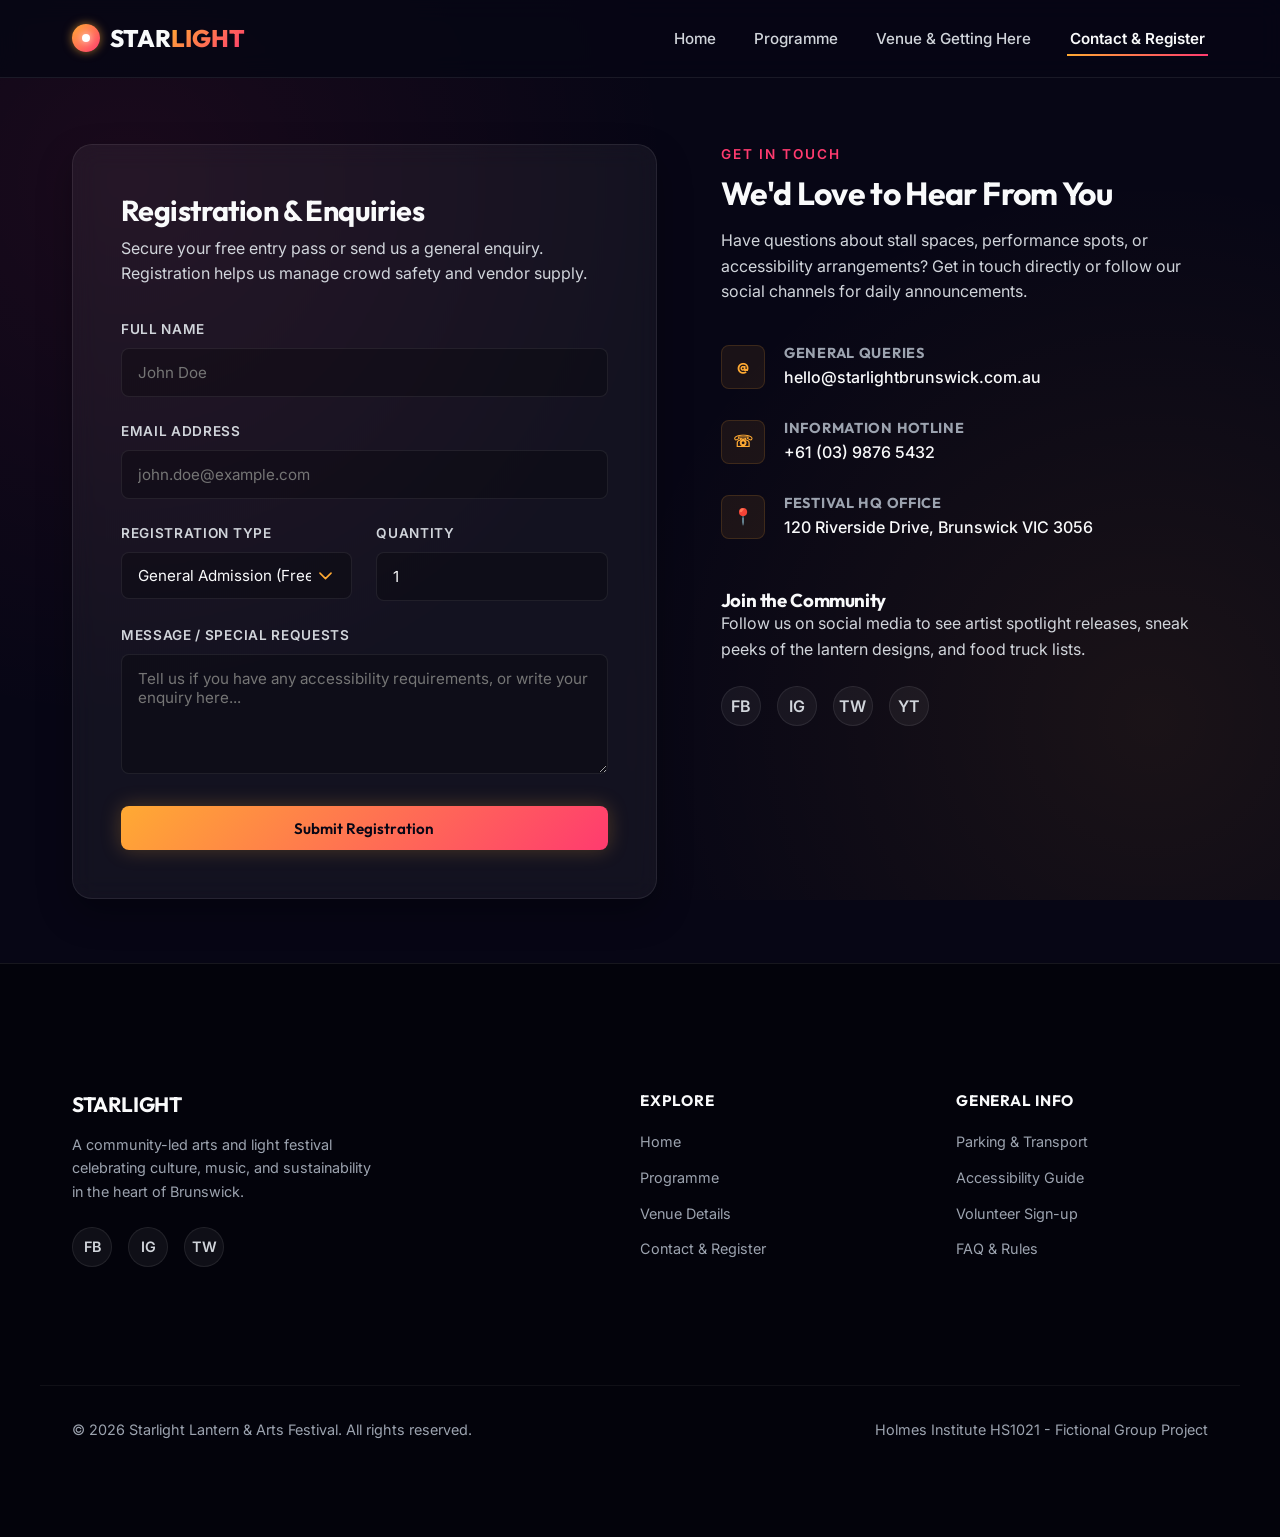
==== Local event/website/contact.html @ dd9832b8 "Add styles and venue page for Starlight Lantern & Arts Festival 2026 - Created a new CSS file for th" ====
<!DOCTYPE html>
<html lang="en">
<head>
  <meta charset="UTF-8">
  <meta name="viewport" content="width=device-width, initial-scale=1.0">
  <meta name="description" content="Get in touch with the Starlight Lantern & Arts Festival team. Register for free tickets, sign up as a food vendor, or volunteer for the 2026 event.">
  <title>Contact & Register | Starlight Lantern & Arts Festival 2026</title>
  <link rel="stylesheet" href="styles.css">
</head>
<body>

  <!-- Navigation Header -->
  <header class="site-header">
    <div class="nav-container">
      <a href="index.html" class="site-logo" id="header-logo">
        <span class="site-logo-icon"></span>
        <span class="logo-text">STAR<span>LIGHT</span></span>
      </a>
      
      <input type="checkbox" id="nav-toggle">
      <label for="nav-toggle" class="nav-toggle-label" id="mobile-menu-btn" aria-label="Toggle Navigation Menu">
        <span></span>
        <span></span>
        <span></span>
      </label>

      <nav class="main-navigation" id="main-nav">
        <ul>
          <li><a href="index.html">Home</a></li>
          <li><a href="programme.html">Programme</a></li>
          <li><a href="venue.html">Venue & Getting Here</a></li>
          <li><a href="contact.html" class="active">Contact & Register</a></li>
        </ul>
      </nav>
    </div>
  </header>

  <!-- Main Website Content -->
  <main class="main-content">
    
    <section class="container" id="contact-section">
      <div class="contact-grid">
        
        <!-- Ticket Registration & Enquiry Form -->
        <div class="contact-card" id="form-container">
          <h2>Registration & Enquiries</h2>
          <p class="form-intro">Secure your free entry pass or send us a general enquiry. Registration helps us manage crowd safety and vendor supply.</p>
          
          <!-- Mock Success Message Alert -->
          <div class="success-msg" id="success-alert" role="alert">
            ✨ Success! Your ticket registration/enquiry has been submitted. Check your inbox for confirmation.
          </div>

          <form action="#success-alert" method="GET" id="registration-form">
            <!-- Full Name field -->
            <div class="form-group">
              <label for="fullname" class="form-label">Full Name</label>
              <input type="text" id="fullname" name="fullname" class="form-control" placeholder="John Doe" required>
            </div>

            <!-- Email field -->
            <div class="form-group">
              <label for="email" class="form-label">Email Address</label>
              <input type="email" id="email" name="email" class="form-control" placeholder="john.doe@example.com" required>
            </div>

            <!-- Row: Ticket Type and Quantity -->
            <div class="form-row">
              <div class="form-group">
                <label for="ticket-type" class="form-label">Registration Type</label>
                <select id="ticket-type" name="ticket_type" class="form-control">
                  <option value="general-free">General Admission (Free)</option>
                  <option value="vip-pass">VIP Pass (Art Dome Access) - $45</option>
                  <option value="volunteer">Volunteer Sign-up</option>
                  <option value="general-enquiry">General Question / Feedback</option>
                </select>
              </div>

              <div class="form-group">
                <label for="ticket-qty" class="form-label">Quantity</label>
                <input type="number" id="ticket-qty" name="ticket_qty" class="form-control" min="1" max="10" value="1">
              </div>
            </div>

            <!-- Message field -->
            <div class="form-group">
              <label for="message" class="form-label">Message / Special Requests</label>
              <textarea id="message" name="message" class="form-control" placeholder="Tell us if you have any accessibility requirements, or write your enquiry here..." required></textarea>
            </div>

            <!-- Submit Button -->
            <button type="submit" class="btn btn-primary" style="width: 100%; border: none;" id="btn-submit">Submit Registration</button>
          </form>
        </div>

        <!-- Contact Information Panel -->
        <div class="contact-info-panel" id="info-panel">
          <span class="section-label">Get In Touch</span>
          <h2>We'd Love to Hear From You</h2>
          <p>Have questions about stall spaces, performance spots, or accessibility arrangements? Get in touch directly or follow our social channels for daily announcements.</p>

          <ul class="info-list">
            <!-- Email -->
            <li>
              <div class="info-item-icon">@</div>
              <div class="info-item-details">
                <h4>General Queries</h4>
                <p>hello@starlightbrunswick.com.au</p>
              </div>
            </li>

            <!-- Phone -->
            <li>
              <div class="info-item-icon">☏</div>
              <div class="info-item-details">
                <h4>Information Hotline</h4>
                <p>+61 (03) 9876 5432</p>
              </div>
            </li>

            <!-- Venue / Address -->
            <li>
              <div class="info-item-icon">📍</div>
              <div class="info-item-details">
                <h4>Festival HQ Office</h4>
                <p>120 Riverside Drive, Brunswick VIC 3056</p>
              </div>
            </li>
          </ul>

          <h3>Join the Community</h3>
          <p style="margin-bottom: 1.5rem;">Follow us on social media to see artist spotlight releases, sneak peeks of the lantern designs, and food truck lists.</p>
          <div class="social-links">
            <a href="#" class="social-btn" aria-label="Facebook">FB</a>
            <a href="#" class="social-btn" aria-label="Instagram">IG</a>
            <a href="#" class="social-btn" aria-label="Twitter">TW</a>
            <a href="#" class="social-btn" aria-label="YouTube">YT</a>
          </div>
        </div>

      </div>
    </section>

  </main>

  <!-- Site Footer -->
  <footer class="site-footer">
    <div class="container footer-grid">
      <div class="footer-brand">
        <h3>STARLIGHT</h3>
        <p>A community-led arts and light festival celebrating culture, music, and sustainability in the heart of Brunswick.</p>
        <div class="social-links">
          <a href="#" class="social-btn" aria-label="Facebook">FB</a>
          <a href="#" class="social-btn" aria-label="Instagram">IG</a>
          <a href="#" class="social-btn" aria-label="Twitter">TW</a>
        </div>
      </div>
      <div class="footer-links-col">
        <h4>Explore</h4>
        <ul>
          <li><a href="index.html">Home</a></li>
          <li><a href="programme.html">Programme</a></li>
          <li><a href="venue.html">Venue Details</a></li>
          <li><a href="contact.html">Contact & Register</a></li>
        </ul>
      </div>
      <div class="footer-links-col">
        <h4>General Info</h4>
        <ul>
          <li><a href="venue.html#getting-here">Parking & Transport</a></li>
          <li><a href="venue.html#getting-here">Accessibility Guide</a></li>
          <li><a href="contact.html">Volunteer Sign-up</a></li>
          <li><a href="#">FAQ & Rules</a></li>
        </ul>
      </div>
    </div>
    <div class="container footer-bottom">
      <p>&copy; 2026 Starlight Lantern & Arts Festival. All rights reserved.</p>
      <p>Holmes Institute HS1021 - Fictional Group Project</p>
    </div>
  </footer>


</body>
</html>
---- Local event/website/styles.css ----
/* 
  Starlight Lantern & Arts Festival - styles.css
  Theme: Dark-mode Glassmorphism with Glowing Accents
*/

@import url('https://fonts.googleapis.com/css2?family=Inter:wght@300;400;500;600&family=Outfit:wght@400;600;700;800&display=swap');

/* Color Variables and Tokens */
:root {
  --bg-dark: #070615;
  --bg-dark-rgb: 7, 6, 21;
  --bg-card: rgba(255, 255, 255, 0.05);
  --bg-card-hover: rgba(255, 255, 255, 0.09);
  --border-color: rgba(255, 255, 255, 0.08);
  --border-hover: rgba(255, 255, 255, 0.18);
  --text-primary: #f9fafb;
  --text-secondary: #d1d5db;
  --text-muted: #9ca3af;
  --primary: #ffaa33; /* Glowing gold-orange */
  --primary-rgb: 255, 170, 51;
  --secondary: #ff3b6f; /* Lantern pink-red */
  --secondary-rgb: 255, 59, 111;
  --accent-teal: #00f2fe; /* Electric blue-teal */
  --font-heading: 'Outfit', -apple-system, BlinkMacSystemFont, "Segoe UI", Roboto, sans-serif;
  --font-body: 'Inter', -apple-system, BlinkMacSystemFont, "Segoe UI", Roboto, sans-serif;
  --transition-smooth: all 0.3s cubic-bezier(0.4, 0, 0.2, 1);
  --transition-fast: all 0.15s ease;
  --shadow-glow: 0 0 20px rgba(255, 170, 51, 0.25);
  --shadow-glow-pink: 0 0 20px rgba(255, 59, 111, 0.25);
  --max-width: 1200px;
}

/* Reset and Base Styles */
* {
  box-sizing: border-box;
  margin: 0;
  padding: 0;
}

html {
  scroll-behavior: smooth;
}

body {
  background-color: var(--bg-dark);
  color: var(--text-primary);
  font-family: var(--font-body);
  line-height: 1.6;
  overflow-x: hidden;
  background-image: 
    radial-gradient(circle at 10% 20%, rgba(255, 59, 111, 0.08) 0%, transparent 40%),
    radial-gradient(circle at 90% 80%, rgba(255, 170, 51, 0.08) 0%, transparent 40%);
  background-attachment: fixed;
}

/* Typography */
h1, h2, h3, h4, h5, h6 {
  font-family: var(--font-heading);
  font-weight: 700;
  letter-spacing: -0.02em;
  line-height: 1.2;
}

a {
  color: inherit;
  text-decoration: none;
  transition: var(--transition-fast);
}

img {
  max-width: 100%;
  height: auto;
  display: block;
  border-radius: 12px;
}

/* Navigation Header */
.site-header {
  position: fixed;
  top: 0;
  left: 0;
  width: 100%;
  z-index: 1000;
  background-color: rgba(7, 6, 21, 0.85);
  backdrop-filter: blur(12px);
  -webkit-backdrop-filter: blur(12px);
  border-bottom: 1px solid var(--border-color);
  transition: var(--transition-smooth);
}

.nav-container {
  max-width: var(--max-width);
  margin: 0 auto;
  padding: 1.2rem 2rem;
  display: flex;
  justify-content: space-between;
  align-items: center;
}

.site-logo {
  font-family: var(--font-heading);
  font-size: 1.5rem;
  font-weight: 800;
  color: var(--text-primary);
  display: flex;
  align-items: center;
  gap: 0.6rem;
}

.site-logo-icon {
  width: 28px;
  height: 28px;
  background: linear-gradient(135deg, var(--primary), var(--secondary));
  border-radius: 50%;
  display: inline-block;
  box-shadow: 0 0 10px rgba(255, 170, 51, 0.6);
  position: relative;
}

.site-logo-icon::after {
  content: '';
  position: absolute;
  top: 50%;
  left: 50%;
  width: 8px;
  height: 8px;
  background-color: #fff;
  border-radius: 50%;
  transform: translate(-50%, -50%);
  box-shadow: 0 0 8px #fff;
}

.logo-text span {
  background: linear-gradient(135deg, var(--primary), var(--secondary));
  -webkit-background-clip: text;
  -webkit-text-fill-color: transparent;
}

.main-navigation ul {
  display: flex;
  list-style: none;
  gap: 2rem;
}

.main-navigation a {
  font-size: 0.95rem;
  font-weight: 500;
  color: var(--text-secondary);
  padding: 0.5rem 0.2rem;
  position: relative;
}

.main-navigation a:hover {
  color: var(--primary);
}

.main-navigation a::after {
  content: '';
  position: absolute;
  bottom: 0;
  left: 0;
  width: 0;
  height: 2px;
  background: linear-gradient(90deg, var(--primary), var(--secondary));
  transition: var(--transition-smooth);
}

.main-navigation a:hover::after,
.main-navigation a.active::after {
  width: 100%;
}

.main-navigation a.active {
  color: var(--text-primary);
  font-weight: 600;
}

/* Mobile Nav Toggle via CSS Hack (W3C compliant & no JS needed for open state) */
.nav-toggle-label {
  display: none;
  cursor: pointer;
  flex-direction: column;
  gap: 6px;
  z-index: 1001;
}

.nav-toggle-label span {
  display: block;
  width: 25px;
  height: 2px;
  background-color: var(--text-primary);
  transition: var(--transition-smooth);
}

#nav-toggle {
  display: none;
}

/* Layout Main wrapper */
.main-content {
  padding-top: 5rem; /* Offsets the sticky navbar */
  min-height: calc(100vh - 12rem);
}

/* Container Utility */
.container {
  max-width: var(--max-width);
  margin: 0 auto;
  padding: 4rem 2rem;
}

/* Buttons */
.btn {
  display: inline-flex;
  align-items: center;
  justify-content: center;
  padding: 0.8rem 1.8rem;
  border-radius: 8px;
  font-weight: 600;
  font-size: 0.95rem;
  cursor: pointer;
  transition: var(--transition-smooth);
  border: 1px solid transparent;
  font-family: var(--font-heading);
}

.btn-primary {
  background: linear-gradient(135deg, var(--primary), var(--secondary));
  color: #070615;
  box-shadow: var(--shadow-glow);
}

.btn-primary:hover {
  transform: translateY(-2px);
  box-shadow: 0 0 28px rgba(255, 170, 51, 0.45);
}

.btn-secondary {
  background-color: var(--bg-card);
  border: 1px solid var(--border-color);
  color: var(--text-primary);
  backdrop-filter: blur(8px);
}

.btn-secondary:hover {
  background-color: var(--bg-card-hover);
  border-color: var(--border-hover);
  transform: translateY(-2px);
}

/* Hero Section */
.hero-section {
  position: relative;
  overflow: hidden;
  padding: 7rem 0 5rem 0;
  background-size: cover;
  background-position: center;
  background-repeat: no-repeat;
  text-align: center;
  display: flex;
  align-items: center;
  justify-content: center;
  border-bottom: 1px solid var(--border-color);
}

.hero-overlay {
  position: absolute;
  top: 0;
  left: 0;
  width: 100%;
  height: 100%;
  background: linear-gradient(to bottom, rgba(7, 6, 21, 0.7) 0%, rgba(7, 6, 21, 0.95) 100%);
  z-index: 1;
}

.hero-inner {
  position: relative;
  z-index: 2;
  max-width: 800px;
  margin: 0 auto;
  padding: 0 2rem;
}

.hero-tagline {
  font-family: var(--font-heading);
  font-size: 1.1rem;
  font-weight: 600;
  color: var(--primary);
  text-transform: uppercase;
  letter-spacing: 0.2em;
  margin-bottom: 1rem;
  display: inline-block;
  background: rgba(255, 170, 51, 0.1);
  padding: 0.3rem 1rem;
  border-radius: 50px;
  border: 1px solid rgba(255, 170, 51, 0.2);
}

.hero-title {
  font-size: 3.5rem;
  font-weight: 800;
  margin-bottom: 1.5rem;
  background: linear-gradient(135deg, #fff 40%, var(--text-secondary) 100%);
  -webkit-background-clip: text;
  -webkit-text-fill-color: transparent;
}

.hero-desc {
  font-size: 1.15rem;
  color: var(--text-secondary);
  margin-bottom: 2.5rem;
  max-width: 650px;
  margin-left: auto;
  margin-right: auto;
}

.hero-ctas {
  display: flex;
  justify-content: center;
  gap: 1.2rem;
}

/* Info Banner / Countdown */
.info-banner {
  background: linear-gradient(135deg, rgba(255, 170, 51, 0.1), rgba(255, 59, 111, 0.1));
  border: 1px solid var(--border-color);
  border-radius: 16px;
  padding: 2.5rem;
  margin-top: -3rem;
  position: relative;
  z-index: 10;
  backdrop-filter: blur(16px);
  -webkit-backdrop-filter: blur(16px);
  display: flex;
  justify-content: space-between;
  align-items: center;
  flex-wrap: wrap;
  gap: 2rem;
}

.info-details {
  flex: 1 1 300px;
}

.info-details h3 {
  font-size: 1.6rem;
  margin-bottom: 0.5rem;
  color: var(--text-primary);
}

.info-details p {
  color: var(--text-secondary);
  display: flex;
  gap: 1.5rem;
  flex-wrap: wrap;
}

.info-details span strong {
  color: var(--primary);
}

.countdown-timer {
  display: flex;
  gap: 1rem;
}

.timer-box {
  background: rgba(0, 0, 0, 0.3);
  border: 1px solid var(--border-color);
  border-radius: 8px;
  padding: 0.8rem;
  min-width: 70px;
  text-align: center;
}

.timer-num {
  display: block;
  font-family: var(--font-heading);
  font-size: 1.8rem;
  font-weight: 700;
  color: var(--primary);
  line-height: 1.2;
}

.timer-label {
  display: block;
  font-size: 0.75rem;
  text-transform: uppercase;
  color: var(--text-muted);
  letter-spacing: 0.05em;
  margin-top: 0.2rem;
}

/* Feature Grid section */
.section-header {
  text-align: center;
  max-width: 600px;
  margin: 0 auto 3.5rem auto;
}

.section-label {
  color: var(--secondary);
  text-transform: uppercase;
  font-size: 0.85rem;
  font-weight: 600;
  letter-spacing: 0.15em;
  margin-bottom: 0.5rem;
  display: block;
}

.section-title {
  font-size: 2.2rem;
  margin-bottom: 1rem;
}

.section-subtitle {
  color: var(--text-secondary);
}

.feature-grid {
  display: grid;
  grid-template-columns: repeat(auto-fit, minmax(320px, 1fr));
  gap: 2rem;
  margin-bottom: 4rem;
}

.feature-card {
  background-color: var(--bg-card);
  border: 1px solid var(--border-color);
  border-radius: 16px;
  overflow: hidden;
  transition: var(--transition-smooth);
  display: flex;
  flex-direction: column;
}

.feature-card:hover {
  transform: translateY(-6px);
  background-color: var(--bg-card-hover);
  border-color: var(--border-hover);
  box-shadow: 0 10px 30px rgba(0, 0, 0, 0.3);
}

.feature-img-wrapper {
  position: relative;
  overflow: hidden;
  aspect-ratio: 16/10;
}

.feature-img-wrapper img {
  width: 100%;
  height: 100%;
  object-fit: cover;
  border-radius: 0;
  transition: var(--transition-smooth);
}

.feature-card:hover .feature-img-wrapper img {
  transform: scale(1.05);
}

.feature-content {
  padding: 1.8rem;
  flex-grow: 1;
  display: flex;
  flex-direction: column;
}

.feature-tag {
  color: var(--primary);
  font-size: 0.8rem;
  font-weight: 600;
  text-transform: uppercase;
  letter-spacing: 0.1em;
  margin-bottom: 0.6rem;
}

.feature-card h3 {
  font-size: 1.4rem;
  margin-bottom: 0.8rem;
  color: var(--text-primary);
}

.feature-card p {
  color: var(--text-secondary);
  font-size: 0.95rem;
  margin-bottom: 1.5rem;
  flex-grow: 1;
}

.feature-link {
  color: var(--primary);
  font-weight: 600;
  font-size: 0.9rem;
  display: inline-flex;
  align-items: center;
  gap: 0.4rem;
}

.feature-link::after {
  content: '→';
  transition: var(--transition-fast);
}

.feature-card:hover .feature-link::after {
  transform: translateX(4px);
}

/* About Snippet Section */
.about-section {
  display: grid;
  grid-template-columns: 1fr 1fr;
  gap: 4rem;
  align-items: center;
  background-color: rgba(255, 255, 255, 0.02);
  border: 1px solid var(--border-color);
  border-radius: 20px;
  padding: 3.5rem;
}

.about-text h2 {
  font-size: 2rem;
  margin-bottom: 1.2rem;
}

.about-text p {
  color: var(--text-secondary);
  margin-bottom: 1.2rem;
}

.about-highlights {
  display: grid;
  grid-template-columns: 1fr 1fr;
  gap: 1.5rem;
  margin-top: 2rem;
}

.highlight-box {
  background-color: var(--bg-card);
  border: 1px solid var(--border-color);
  padding: 1.2rem;
  border-radius: 12px;
}

.highlight-box h4 {
  color: var(--primary);
  font-size: 1.1rem;
  margin-bottom: 0.4rem;
}

.highlight-box p {
  font-size: 0.85rem;
  color: var(--text-muted);
  margin-bottom: 0;
}

.about-visual {
  position: relative;
}

.about-visual img {
  box-shadow: var(--shadow-glow-pink);
}

/* Programme / Schedule Page Specific Styles */
.filter-tabs {
  display: flex;
  justify-content: center;
  gap: 1rem;
  margin-bottom: 2.5rem;
  flex-wrap: wrap;
}

.filter-btn {
  background-color: var(--bg-card);
  border: 1px solid var(--border-color);
  color: var(--text-secondary);
  padding: 0.6rem 1.4rem;
  border-radius: 50px;
  cursor: pointer;
  font-family: var(--font-heading);
  font-weight: 500;
  transition: var(--transition-smooth);
}

.filter-btn:hover {
  background-color: var(--bg-card-hover);
  border-color: var(--border-hover);
}

.filter-btn.active,
#filter-all:checked ~ #filters-container .filter-btn-all,
#filter-main:checked ~ #filters-container .filter-btn-main,
#filter-dome:checked ~ #filters-container .filter-btn-dome,
#filter-trail:checked ~ #filters-container .filter-btn-trail {
  background: linear-gradient(135deg, var(--primary), var(--secondary));
  color: #070615;
  border-color: transparent;
  font-weight: 600;
  box-shadow: var(--shadow-glow);
}

#filter-main:checked ~ #schedule-table-wrapper .event-row:not([data-stage="main"]),
#filter-dome:checked ~ #schedule-table-wrapper .event-row:not([data-stage="dome"]),
#filter-trail:checked ~ #schedule-table-wrapper .event-row:not([data-stage="trail"]) {
  display: none;
}


/* Timetable styling */
.timetable-container {
  overflow-x: auto;
  background-color: var(--bg-card);
  border: 1px solid var(--border-color);
  border-radius: 16px;
  box-shadow: 0 10px 30px rgba(0, 0, 0, 0.2);
  margin-bottom: 3rem;
  backdrop-filter: blur(12px);
}

.timetable {
  width: 100%;
  border-collapse: collapse;
  text-align: left;
  min-width: 650px;
}

.timetable th {
  background-color: rgba(255, 255, 255, 0.03);
  color: var(--text-primary);
  font-family: var(--font-heading);
  font-weight: 600;
  padding: 1.2rem 1.8rem;
  border-bottom: 2px solid var(--border-color);
  font-size: 0.95rem;
  letter-spacing: 0.05em;
  text-transform: uppercase;
}

.timetable td {
  padding: 1.2rem 1.8rem;
  border-bottom: 1px solid var(--border-color);
  color: var(--text-secondary);
  font-size: 0.95rem;
  vertical-align: middle;
  transition: var(--transition-fast);
}

.timetable tr:last-child td {
  border-bottom: none;
}

.timetable tr:hover td {
  background-color: rgba(255, 255, 255, 0.02);
  color: var(--text-primary);
}

.time-slot {
  font-family: var(--font-heading);
  font-weight: 600;
  color: var(--primary);
  white-space: nowrap;
}

.event-title {
  font-weight: 600;
  color: var(--text-primary);
  display: block;
}

.event-speaker {
  font-size: 0.85rem;
  color: var(--text-muted);
}

.location-badge {
  display: inline-block;
  padding: 0.25rem 0.75rem;
  border-radius: 50px;
  font-size: 0.8rem;
  font-weight: 600;
  border: 1px solid currentColor;
}

.badge-main {
  color: var(--primary);
  background: rgba(255, 170, 51, 0.08);
}

.badge-dome {
  color: var(--secondary);
  background: rgba(255, 59, 111, 0.08);
}

.badge-trail {
  color: var(--accent-teal);
  background: rgba(0, 242, 254, 0.08);
}

.timetable-notes {
  text-align: center;
  color: var(--text-muted);
  font-size: 0.9rem;
}

/* Venue Page Specific Styles */
.venue-grid {
  display: grid;
  grid-template-columns: 1fr 1.2fr;
  gap: 3.5rem;
  margin-bottom: 4rem;
  align-items: start;
}

.venue-info h2 {
  font-size: 2.2rem;
  margin-bottom: 1.5rem;
}

.venue-info p {
  color: var(--text-secondary);
  margin-bottom: 1.5rem;
}

.venue-meta {
  margin: 2rem 0;
  list-style: none;
}

.venue-meta li {
  margin-bottom: 1rem;
  display: flex;
  gap: 1rem;
}

.venue-meta strong {
  color: var(--primary);
  min-width: 100px;
  display: inline-block;
}

.map-container {
  background-color: var(--bg-card);
  border: 1px solid var(--border-color);
  border-radius: 16px;
  padding: 1.5rem;
  box-shadow: 0 10px 30px rgba(0, 0, 0, 0.3);
  backdrop-filter: blur(12px);
}

.map-placeholder {
  width: 100%;
  aspect-ratio: 16/10;
  border-radius: 8px;
  overflow: hidden;
  position: relative;
  border: 1px solid var(--border-color);
}

/* Styled map graphic via standard SVG inside html or stylish dark background placeholder */
.mock-map {
  width: 100%;
  height: 100%;
  background: #0f1025;
  display: flex;
  align-items: center;
  justify-content: center;
  position: relative;
  background-image: radial-gradient(rgba(255, 255, 255, 0.15) 1px, transparent 0);
  background-size: 20px 20px;
}

.map-pin {
  position: absolute;
  top: 45%;
  left: 50%;
  transform: translate(-50%, -50%);
  text-align: center;
  z-index: 5;
}

.pin-glow {
  width: 18px;
  height: 18px;
  background-color: var(--secondary);
  border-radius: 50%;
  display: block;
  margin: 0 auto;
  box-shadow: 0 0 15px var(--secondary), 0 0 30px var(--secondary);
  animation: pulse 2s infinite;
}

@keyframes pulse {
  0% { transform: scale(0.9); opacity: 0.9; }
  50% { transform: scale(1.2); opacity: 1; box-shadow: 0 0 25px var(--secondary); }
  100% { transform: scale(0.9); opacity: 0.9; }
}

.pin-label {
  background-color: #070615;
  color: #fff;
  border: 1px solid var(--border-color);
  padding: 0.3rem 0.8rem;
  border-radius: 4px;
  font-size: 0.75rem;
  font-weight: 600;
  white-space: nowrap;
  display: block;
  margin-top: 0.5rem;
  box-shadow: 0 4px 10px rgba(0,0,0,0.5);
}

.getting-here {
  margin-top: 4rem;
}

.transport-grid {
  display: grid;
  grid-template-columns: repeat(auto-fit, minmax(250px, 1fr));
  gap: 2rem;
}

.transport-card {
  background-color: var(--bg-card);
  border: 1px solid var(--border-color);
  padding: 2rem;
  border-radius: 16px;
  transition: var(--transition-smooth);
}

.transport-card:hover {
  border-color: var(--border-hover);
  background-color: var(--bg-card-hover);
  transform: translateY(-4px);
}

.transport-icon {
  font-size: 2rem;
  color: var(--primary);
  margin-bottom: 1rem;
  display: block;
}

.transport-card h3 {
  font-size: 1.25rem;
  margin-bottom: 0.8rem;
}

.transport-card p {
  font-size: 0.9rem;
  color: var(--text-secondary);
}

/* Contact Page Specific Styles */
.contact-grid {
  display: grid;
  grid-template-columns: 1.2fr 1fr;
  gap: 4rem;
  align-items: start;
}

.contact-card {
  background-color: var(--bg-card);
  border: 1px solid var(--border-color);
  border-radius: 20px;
  padding: 3rem;
  backdrop-filter: blur(12px);
  box-shadow: 0 15px 35px rgba(0,0,0,0.3);
}

.contact-card h2 {
  font-size: 1.8rem;
  margin-bottom: 0.5rem;
}

.contact-card .form-intro {
  color: var(--text-secondary);
  margin-bottom: 2rem;
}

.contact-info-panel h2 {
  font-size: 2rem;
  margin-bottom: 1rem;
}

.contact-info-panel p {
  color: var(--text-secondary);
  margin-bottom: 2.5rem;
}

.info-list {
  list-style: none;
  margin-bottom: 3rem;
}

.info-list li {
  display: flex;
  align-items: flex-start;
  gap: 1.2rem;
  margin-bottom: 1.8rem;
}

.info-item-icon {
  width: 44px;
  height: 44px;
  background-color: rgba(255, 170, 51, 0.08);
  border-radius: 8px;
  display: flex;
  align-items: center;
  justify-content: center;
  color: var(--primary);
  font-weight: 700;
  font-family: var(--font-heading);
  flex-shrink: 0;
  border: 1px solid rgba(255, 170, 51, 0.15);
}

.info-item-details h4 {
  font-size: 0.9rem;
  text-transform: uppercase;
  color: var(--text-muted);
  letter-spacing: 0.05em;
  margin-bottom: 0.2rem;
}

.info-item-details p {
  margin-bottom: 0;
  color: var(--text-primary);
  font-weight: 500;
}

.social-links {
  display: flex;
  gap: 1rem;
}

.social-btn {
  width: 40px;
  height: 40px;
  border-radius: 50%;
  background-color: var(--bg-card);
  border: 1px solid var(--border-color);
  display: flex;
  align-items: center;
  justify-content: center;
  color: var(--text-secondary);
  font-weight: 600;
  transition: var(--transition-smooth);
}

.social-btn:hover {
  background-color: var(--primary);
  color: #070615;
  border-color: transparent;
  transform: translateY(-3px);
  box-shadow: var(--shadow-glow);
}

/* Form Styling */
.form-group {
  margin-bottom: 1.5rem;
}

.form-row {
  display: grid;
  grid-template-columns: 1fr 1fr;
  gap: 1.5rem;
}

.form-label {
  display: block;
  font-size: 0.85rem;
  font-weight: 600;
  text-transform: uppercase;
  letter-spacing: 0.05em;
  color: var(--text-secondary);
  margin-bottom: 0.5rem;
}

.form-control {
  width: 100%;
  background-color: rgba(0, 0, 0, 0.25);
  border: 1px solid var(--border-color);
  border-radius: 8px;
  padding: 0.85rem 1rem;
  color: var(--text-primary);
  font-family: var(--font-body);
  font-size: 0.95rem;
  transition: var(--transition-smooth);
}

.form-control:focus {
  outline: none;
  border-color: var(--primary);
  background-color: rgba(0, 0, 0, 0.4);
  box-shadow: 0 0 0 3px rgba(255, 170, 51, 0.15);
}

select.form-control {
  appearance: none;
  background-image: url("data:image/svg+xml,%3Csvg xmlns='http://www.w3.org/2000/svg' fill='none' viewBox='0 0 24 24' stroke='%23ffaa33'%3E%3Cpath stroke-linecap='round' stroke-linejoin='round' stroke-width='2' d='M19 9l-7 7-7-7'%3E%3C/path%3E%3C/svg%3E");
  background-repeat: no-repeat;
  background-position: right 1rem center;
  background-size: 1.2rem;
  padding-right: 2.5rem;
}

textarea.form-control {
  resize: vertical;
  min-height: 120px;
}

/* Form success alert styles */
.success-msg {
  display: none;
  background-color: rgba(16, 185, 129, 0.1);
  border: 1px solid rgba(16, 185, 129, 0.2);
  color: #34d399;
  padding: 1rem;
  border-radius: 8px;
  margin-bottom: 1.5rem;
  font-size: 0.95rem;
  text-align: center;
}

.success-msg:target {
  display: block;
}

/* Footer */
.site-footer {
  background-color: #03030b;
  border-top: 1px solid var(--border-color);
  padding: 4rem 0 2rem 0;
  font-size: 0.9rem;
  color: var(--text-muted);
}

.footer-grid {
  display: grid;
  grid-template-columns: 2fr 1fr 1fr;
  gap: 4rem;
  margin-bottom: 3rem;
}

.footer-brand h3 {
  font-family: var(--font-heading);
  font-size: 1.3rem;
  color: var(--text-primary);
  margin-bottom: 1rem;
}

.footer-brand p {
  margin-bottom: 1.5rem;
  max-width: 300px;
}

.footer-links-col h4 {
  font-family: var(--font-heading);
  font-size: 0.95rem;
  text-transform: uppercase;
  color: var(--text-primary);
  letter-spacing: 0.05em;
  margin-bottom: 1.2rem;
}

.footer-links-col ul {
  list-style: none;
}

.footer-links-col li {
  margin-bottom: 0.8rem;
}

.footer-links-col a:hover {
  color: var(--primary);
  padding-left: 2px;
}

.footer-bottom {
  border-top: 1px solid rgba(255,255,255,0.05);
  padding-top: 2rem;
  display: flex;
  justify-content: space-between;
  align-items: center;
  flex-wrap: wrap;
  gap: 1rem;
}

/* Responsive Styles */
@media (max-width: 992px) {
  .hero-title {
    font-size: 2.8rem;
  }
  
  .about-section {
    grid-template-columns: 1fr;
    gap: 3rem;
    padding: 2.5rem;
  }
  
  .venue-grid {
    grid-template-columns: 1fr;
    gap: 3rem;
  }
  
  .contact-grid {
    grid-template-columns: 1fr;
    gap: 3rem;
  }
  
  .footer-grid {
    grid-template-columns: 1fr 1fr;
    gap: 3rem;
  }
  
  .footer-brand {
    grid-column: span 2;
  }
}

@media (max-width: 768px) {
  .nav-toggle-label {
    display: flex;
  }
  
  .main-navigation {
    position: fixed;
    top: 5rem;
    left: 0;
    width: 100%;
    height: 0;
    background-color: rgba(7, 6, 21, 0.98);
    backdrop-filter: blur(20px);
    overflow: hidden;
    transition: var(--transition-smooth);
    border-bottom: 0 solid var(--border-color);
  }
  
  .main-navigation ul {
    flex-direction: column;
    align-items: center;
    padding: 3rem 0;
    gap: 2rem;
    opacity: 0;
    transform: translateY(-10px);
    transition: var(--transition-smooth);
  }
  
  /* Show Menu on Checkbox toggle */
  #nav-toggle:checked ~ .main-navigation {
    height: calc(100vh - 5rem);
    border-bottom: 1px solid var(--border-color);
  }
  
  #nav-toggle:checked ~ .main-navigation ul {
    opacity: 1;
    transform: translateY(0);
  }
  
  /* Hamburger burger to X */
  #nav-toggle:checked ~ .nav-toggle-label span:nth-child(1) {
    transform: rotate(45deg) translate(5px, 6px);
  }
  
  #nav-toggle:checked ~ .nav-toggle-label span:nth-child(2) {
    opacity: 0;
  }
  
  #nav-toggle:checked ~ .nav-toggle-label span:nth-child(3) {
    transform: rotate(-45deg) translate(5px, -7px);
  }

  .info-banner {
    flex-direction: column;
    text-align: center;
    padding: 2rem;
    margin-top: -2rem;
  }
  
  .info-details p {
    justify-content: center;
  }
  
  .countdown-timer {
    justify-content: center;
  }

  .hero-title {
    font-size: 2.2rem;
  }
  
  .hero-desc {
    font-size: 1rem;
  }
  
  .form-row {
    grid-template-columns: 1fr;
    gap: 0;
  }
  
  .contact-card {
    padding: 2rem;
  }
  
  .footer-grid {
    grid-template-columns: 1fr;
    gap: 2rem;
  }
  
  .footer-brand {
    grid-column: span 1;
  }
  
  .footer-bottom {
    flex-direction: column;
    text-align: center;
  }
}
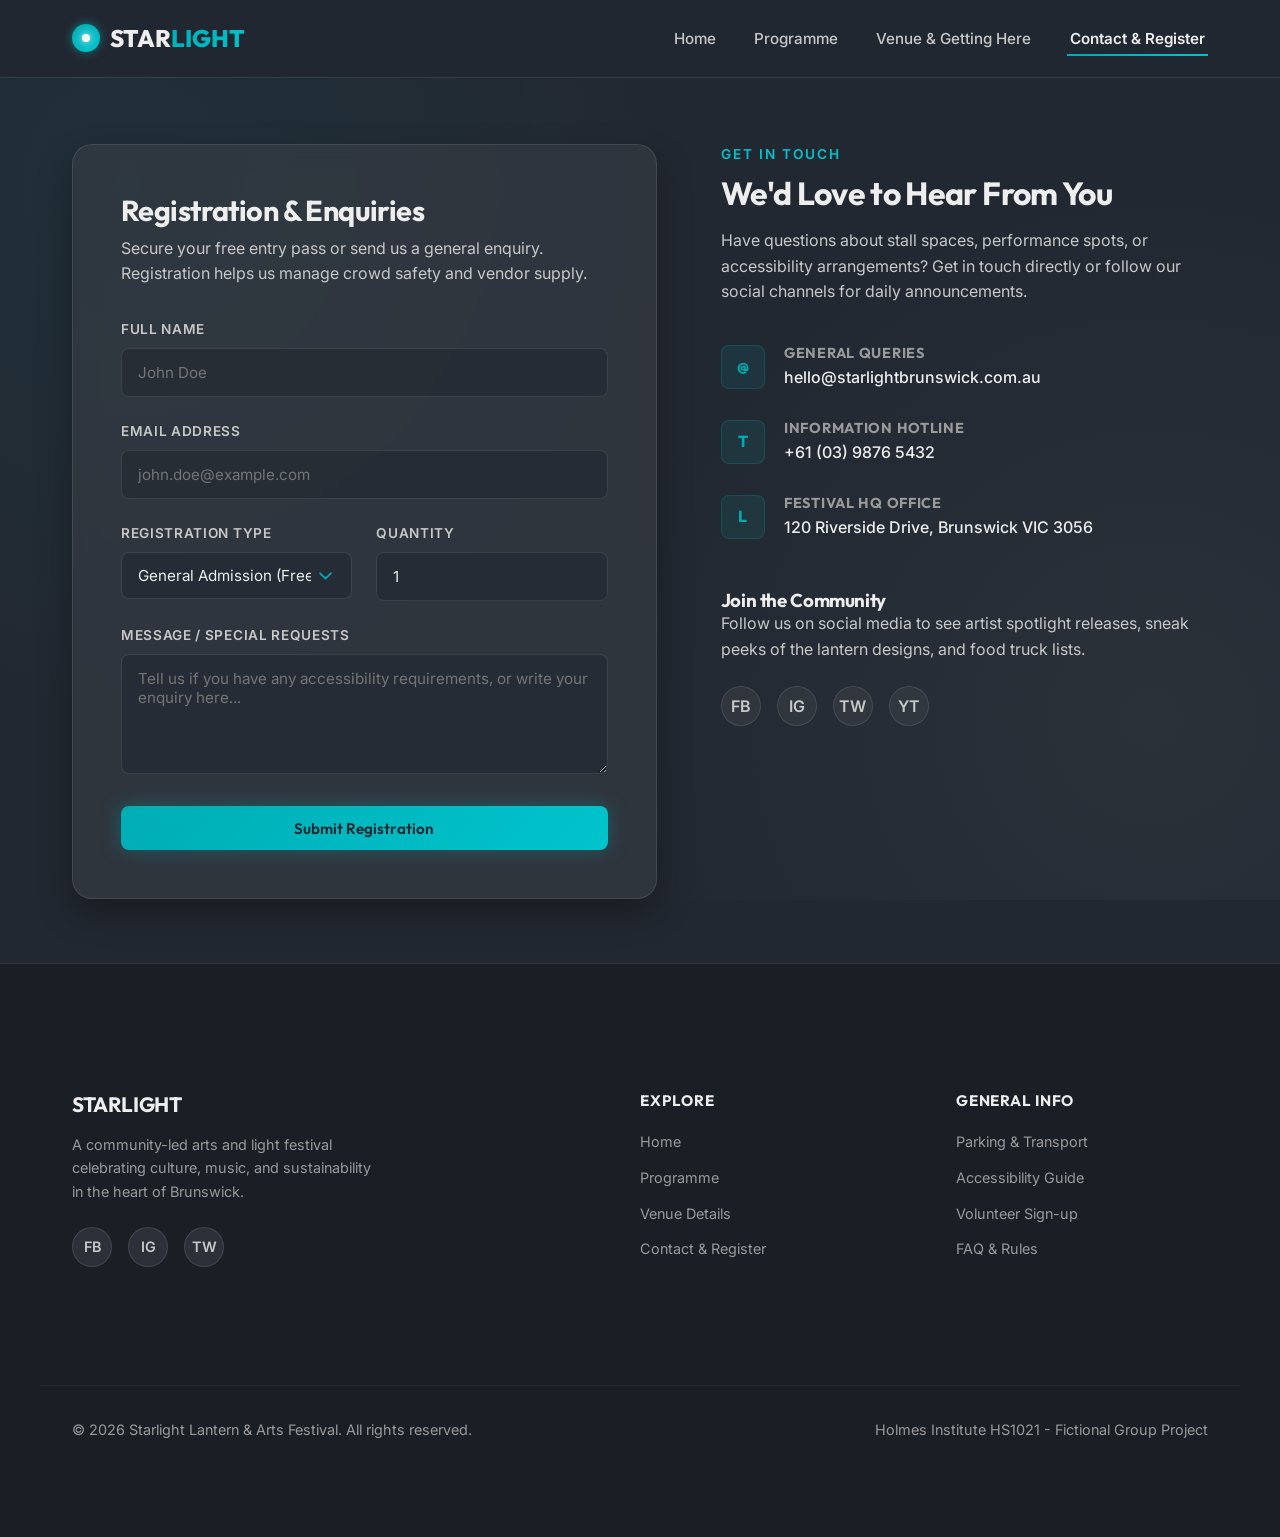
==== commit a1412bfe: "upgrade the site with better theme" ====
--- a/Local event/website/contact.html
+++ b/Local event/website/contact.html
@@ -5,7 +5,7 @@
   <meta name="viewport" content="width=device-width, initial-scale=1.0">
   <meta name="description" content="Get in touch with the Starlight Lantern & Arts Festival team. Register for free tickets, sign up as a food vendor, or volunteer for the 2026 event.">
   <title>Contact & Register | Starlight Lantern & Arts Festival 2026</title>
-  <link rel="stylesheet" href="styles.css">
+  <link rel="stylesheet" href="css/styles.css">
 </head>
 <body>
 
@@ -48,7 +48,7 @@
           
           <!-- Mock Success Message Alert -->
           <div class="success-msg" id="success-alert" role="alert">
-            ✨ Success! Your ticket registration/enquiry has been submitted. Check your inbox for confirmation.
+            Success! Your ticket registration/enquiry has been submitted. Check your inbox for confirmation.
           </div>
 
           <form action="#success-alert" method="GET" id="registration-form">
@@ -111,7 +111,7 @@
 
             <!-- Phone -->
             <li>
-              <div class="info-item-icon">☏</div>
+              <div class="info-item-icon">T</div>
               <div class="info-item-details">
                 <h4>Information Hotline</h4>
                 <p>+61 (03) 9876 5432</p>
@@ -120,7 +120,7 @@
 
             <!-- Venue / Address -->
             <li>
-              <div class="info-item-icon">📍</div>
+              <div class="info-item-icon">L</div>
               <div class="info-item-details">
                 <h4>Festival HQ Office</h4>
                 <p>120 Riverside Drive, Brunswick VIC 3056</p>
--- a/Local event/website/css/styles.css
+++ b/Local event/website/css/styles.css
@@ -0,0 +1,1224 @@
+/* styles.css - Starlight Lantern & Arts Festival */
+
+@import url('https://fonts.googleapis.com/css2?family=Inter:wght@300;400;500;600&family=Outfit:wght@400;600;700;800&display=swap');
+
+/* colours and shared values */
+:root {
+  --bg-dark: #222831;
+  --bg-dark-rgb: 34, 40, 49;
+  --bg-card: rgba(57, 62, 70, 0.6);
+  --bg-card-hover: rgba(57, 62, 70, 0.9);
+  --border-color: rgba(238, 238, 238, 0.1);
+  --border-hover: rgba(0, 173, 181, 0.4);
+  --text-primary: #eeeeee;
+  --text-secondary: #c8c8c8;
+  --text-muted: #9a9a9a;
+  --primary: #00adb5;
+  --primary-rgb: 0, 173, 181;
+  --secondary: #00c4cd;
+  --secondary-rgb: 0, 196, 205;
+  --accent-teal: #00adb5;
+  --font-heading: 'Outfit', -apple-system, BlinkMacSystemFont, "Segoe UI", Roboto, sans-serif;
+  --font-body: 'Inter', -apple-system, BlinkMacSystemFont, "Segoe UI", Roboto, sans-serif;
+  --transition-smooth: all 0.3s cubic-bezier(0.4, 0, 0.2, 1);
+  --transition-fast: all 0.15s ease;
+  --shadow-glow: 0 0 20px rgba(0, 173, 181, 0.35);
+  --shadow-glow-pink: 0 0 20px rgba(0, 173, 181, 0.2);
+  --max-width: 1200px;
+}
+
+/* reset */
+* {
+  box-sizing: border-box;
+  margin: 0;
+  padding: 0;
+}
+
+html {
+  scroll-behavior: smooth;
+}
+
+body {
+  background-color: var(--bg-dark);
+  color: var(--text-primary);
+  font-family: var(--font-body);
+  line-height: 1.6;
+  overflow-x: hidden;
+  background-image: 
+    radial-gradient(circle at 10% 20%, rgba(0, 173, 181, 0.06) 0%, transparent 40%),
+    radial-gradient(circle at 90% 80%, rgba(57, 62, 70, 0.4) 0%, transparent 40%);
+  background-attachment: fixed;
+}
+
+/* headings and text */
+h1, h2, h3, h4, h5, h6 {
+  font-family: var(--font-heading);
+  font-weight: 700;
+  letter-spacing: -0.02em;
+  line-height: 1.2;
+}
+
+a {
+  color: inherit;
+  text-decoration: none;
+  transition: var(--transition-fast);
+}
+
+img {
+  max-width: 100%;
+  height: auto;
+  display: block;
+  border-radius: 12px;
+}
+
+/* nav */
+.site-header {
+  position: fixed;
+  top: 0;
+  left: 0;
+  width: 100%;
+  z-index: 1000;
+  background-color: rgba(34, 40, 49, 0.92);
+  backdrop-filter: blur(12px);
+  -webkit-backdrop-filter: blur(12px);
+  border-bottom: 1px solid var(--border-color);
+  transition: var(--transition-smooth);
+}
+
+.nav-container {
+  max-width: var(--max-width);
+  margin: 0 auto;
+  padding: 1.2rem 2rem;
+  display: flex;
+  justify-content: space-between;
+  align-items: center;
+}
+
+.site-logo {
+  font-family: var(--font-heading);
+  font-size: 1.5rem;
+  font-weight: 800;
+  color: var(--text-primary);
+  display: flex;
+  align-items: center;
+  gap: 0.6rem;
+}
+
+.site-logo-icon {
+  width: 28px;
+  height: 28px;
+  background: linear-gradient(135deg, var(--primary), var(--secondary));
+  border-radius: 50%;
+  display: inline-block;
+  box-shadow: 0 0 10px rgba(0, 173, 181, 0.6);
+  position: relative;
+}
+
+.site-logo-icon::after {
+  content: '';
+  position: absolute;
+  top: 50%;
+  left: 50%;
+  width: 8px;
+  height: 8px;
+  background-color: #fff;
+  border-radius: 50%;
+  transform: translate(-50%, -50%);
+  box-shadow: 0 0 8px #fff;
+}
+
+.logo-text span {
+  background: linear-gradient(135deg, var(--primary), var(--secondary));
+  -webkit-background-clip: text;
+  -webkit-text-fill-color: transparent;
+}
+
+.main-navigation ul {
+  display: flex;
+  list-style: none;
+  gap: 2rem;
+}
+
+.main-navigation a {
+  font-size: 0.95rem;
+  font-weight: 500;
+  color: var(--text-secondary);
+  padding: 0.5rem 0.2rem;
+  position: relative;
+}
+
+.main-navigation a:hover {
+  color: var(--primary);
+}
+
+.main-navigation a::after {
+  content: '';
+  position: absolute;
+  bottom: 0;
+  left: 0;
+  width: 0;
+  height: 2px;
+  background: linear-gradient(90deg, var(--primary), var(--secondary));
+  transition: var(--transition-smooth);
+}
+
+.main-navigation a:hover::after,
+.main-navigation a.active::after {
+  width: 100%;
+}
+
+.main-navigation a.active {
+  color: var(--text-primary);
+  font-weight: 600;
+}
+
+/* mobile menu toggle */
+.nav-toggle-label {
+  display: none;
+  cursor: pointer;
+  flex-direction: column;
+  gap: 6px;
+  z-index: 1001;
+}
+
+.nav-toggle-label span {
+  display: block;
+  width: 25px;
+  height: 2px;
+  background-color: var(--text-primary);
+  transition: var(--transition-smooth);
+}
+
+#nav-toggle {
+  display: none;
+}
+
+/* main content area */
+.main-content {
+  padding-top: 5rem; /* accounts for fixed header */
+  min-height: calc(100vh - 12rem);
+}
+
+/* container */
+.container {
+  max-width: var(--max-width);
+  margin: 0 auto;
+  padding: 4rem 2rem;
+}
+
+/* buttons */
+.btn {
+  display: inline-flex;
+  align-items: center;
+  justify-content: center;
+  padding: 0.8rem 1.8rem;
+  border-radius: 8px;
+  font-weight: 600;
+  font-size: 0.95rem;
+  cursor: pointer;
+  transition: var(--transition-smooth);
+  border: 1px solid transparent;
+  font-family: var(--font-heading);
+}
+
+.btn-primary {
+  background: linear-gradient(135deg, var(--primary), var(--secondary));
+  color: #222831;
+  box-shadow: var(--shadow-glow);
+}
+
+.btn-primary:hover {
+  transform: translateY(-2px);
+  box-shadow: 0 0 28px rgba(0, 173, 181, 0.5);
+}
+
+.btn-secondary {
+  background-color: var(--bg-card);
+  border: 1px solid var(--border-color);
+  color: var(--text-primary);
+  backdrop-filter: blur(8px);
+}
+
+.btn-secondary:hover {
+  background-color: var(--bg-card-hover);
+  border-color: var(--border-hover);
+  transform: translateY(-2px);
+}
+
+/* hero */
+.hero-section {
+  position: relative;
+  overflow: hidden;
+  padding: 7rem 0 5rem 0;
+  background-size: cover;
+  background-position: center;
+  background-repeat: no-repeat;
+  text-align: center;
+  display: flex;
+  align-items: center;
+  justify-content: center;
+  border-bottom: 1px solid var(--border-color);
+}
+
+.hero-overlay {
+  position: absolute;
+  top: 0;
+  left: 0;
+  width: 100%;
+  height: 100%;
+  background: linear-gradient(to bottom, rgba(34, 40, 49, 0.7) 0%, rgba(34, 40, 49, 0.96) 100%);
+  z-index: 1;
+}
+
+.hero-inner {
+  position: relative;
+  z-index: 2;
+  max-width: 800px;
+  margin: 0 auto;
+  padding: 0 2rem;
+}
+
+.hero-tagline {
+  font-family: var(--font-heading);
+  font-size: 1.1rem;
+  font-weight: 600;
+  color: var(--primary);
+  text-transform: uppercase;
+  letter-spacing: 0.2em;
+  margin-bottom: 1rem;
+  display: inline-block;
+  background: rgba(0, 173, 181, 0.1);
+  padding: 0.3rem 1rem;
+  border-radius: 50px;
+  border: 1px solid rgba(0, 173, 181, 0.25);
+}
+
+.hero-title {
+  font-size: 3.5rem;
+  font-weight: 800;
+  margin-bottom: 1.5rem;
+  background: linear-gradient(135deg, #fff 40%, var(--text-secondary) 100%);
+  -webkit-background-clip: text;
+  -webkit-text-fill-color: transparent;
+}
+
+.hero-desc {
+  font-size: 1.15rem;
+  color: var(--text-secondary);
+  margin-bottom: 2.5rem;
+  max-width: 650px;
+  margin-left: auto;
+  margin-right: auto;
+}
+
+.hero-ctas {
+  display: flex;
+  justify-content: center;
+  gap: 1.2rem;
+}
+
+/* info banner and countdown */
+.info-banner {
+  background: linear-gradient(135deg, rgba(0, 173, 181, 0.08), rgba(57, 62, 70, 0.5));
+  border: 1px solid var(--border-color);
+  border-radius: 16px;
+  padding: 2.5rem;
+  margin-top: -3rem;
+  position: relative;
+  z-index: 10;
+  backdrop-filter: blur(16px);
+  -webkit-backdrop-filter: blur(16px);
+  display: flex;
+  justify-content: space-between;
+  align-items: center;
+  flex-wrap: wrap;
+  gap: 2rem;
+}
+
+.info-details {
+  flex: 1 1 300px;
+}
+
+.info-details h3 {
+  font-size: 1.6rem;
+  margin-bottom: 0.5rem;
+  color: var(--text-primary);
+}
+
+.info-details p {
+  color: var(--text-secondary);
+  display: flex;
+  gap: 1.5rem;
+  flex-wrap: wrap;
+}
+
+.info-details span strong {
+  color: var(--primary);
+}
+
+.countdown-timer {
+  display: flex;
+  gap: 1rem;
+}
+
+.timer-box {
+  background: rgba(0, 0, 0, 0.3);
+  border: 1px solid var(--border-color);
+  border-radius: 8px;
+  padding: 0.8rem;
+  min-width: 70px;
+  text-align: center;
+}
+
+.timer-num {
+  display: block;
+  font-family: var(--font-heading);
+  font-size: 1.8rem;
+  font-weight: 700;
+  color: var(--primary);
+  line-height: 1.2;
+}
+
+.timer-label {
+  display: block;
+  font-size: 0.75rem;
+  text-transform: uppercase;
+  color: var(--text-muted);
+  letter-spacing: 0.05em;
+  margin-top: 0.2rem;
+}
+
+/* feature cards */
+.section-header {
+  text-align: center;
+  max-width: 600px;
+  margin: 0 auto 3.5rem auto;
+}
+
+.section-label {
+  color: var(--secondary);
+  text-transform: uppercase;
+  font-size: 0.85rem;
+  font-weight: 600;
+  letter-spacing: 0.15em;
+  margin-bottom: 0.5rem;
+  display: block;
+}
+
+.section-title {
+  font-size: 2.2rem;
+  margin-bottom: 1rem;
+}
+
+.section-subtitle {
+  color: var(--text-secondary);
+}
+
+.feature-grid {
+  display: grid;
+  grid-template-columns: repeat(auto-fit, minmax(320px, 1fr));
+  gap: 2rem;
+  margin-bottom: 4rem;
+}
+
+.feature-card {
+  background-color: var(--bg-card);
+  border: 1px solid var(--border-color);
+  border-radius: 16px;
+  overflow: hidden;
+  transition: var(--transition-smooth);
+  display: flex;
+  flex-direction: column;
+}
+
+.feature-card:hover {
+  transform: translateY(-6px);
+  background-color: var(--bg-card-hover);
+  border-color: var(--border-hover);
+  box-shadow: 0 10px 30px rgba(0, 0, 0, 0.3);
+}
+
+.feature-img-wrapper {
+  position: relative;
+  overflow: hidden;
+  aspect-ratio: 16/10;
+}
+
+.feature-img-wrapper img {
+  width: 100%;
+  height: 100%;
+  object-fit: cover;
+  border-radius: 0;
+  transition: var(--transition-smooth);
+}
+
+.feature-card:hover .feature-img-wrapper img {
+  transform: scale(1.05);
+}
+
+.feature-content {
+  padding: 1.8rem;
+  flex-grow: 1;
+  display: flex;
+  flex-direction: column;
+}
+
+.feature-tag {
+  color: var(--primary);
+  font-size: 0.8rem;
+  font-weight: 600;
+  text-transform: uppercase;
+  letter-spacing: 0.1em;
+  margin-bottom: 0.6rem;
+}
+
+.feature-card h3 {
+  font-size: 1.4rem;
+  margin-bottom: 0.8rem;
+  color: var(--text-primary);
+}
+
+.feature-card p {
+  color: var(--text-secondary);
+  font-size: 0.95rem;
+  margin-bottom: 1.5rem;
+  flex-grow: 1;
+}
+
+.feature-link {
+  color: var(--primary);
+  font-weight: 600;
+  font-size: 0.9rem;
+  display: inline-flex;
+  align-items: center;
+  gap: 0.4rem;
+}
+
+.feature-link::after {
+  content: '→';
+  transition: var(--transition-fast);
+}
+
+.feature-card:hover .feature-link::after {
+  transform: translateX(4px);
+}
+
+/* about section */
+.about-section {
+  display: grid;
+  grid-template-columns: 1fr 1fr;
+  gap: 4rem;
+  align-items: center;
+  background-color: rgba(255, 255, 255, 0.02);
+  border: 1px solid var(--border-color);
+  border-radius: 20px;
+  padding: 3.5rem;
+}
+
+.about-text h2 {
+  font-size: 2rem;
+  margin-bottom: 1.2rem;
+}
+
+.about-text p {
+  color: var(--text-secondary);
+  margin-bottom: 1.2rem;
+}
+
+.about-highlights {
+  display: grid;
+  grid-template-columns: 1fr 1fr;
+  gap: 1.5rem;
+  margin-top: 2rem;
+}
+
+.highlight-box {
+  background-color: var(--bg-card);
+  border: 1px solid var(--border-color);
+  padding: 1.2rem;
+  border-radius: 12px;
+}
+
+.highlight-box h4 {
+  color: var(--primary);
+  font-size: 1.1rem;
+  margin-bottom: 0.4rem;
+}
+
+.highlight-box p {
+  font-size: 0.85rem;
+  color: var(--text-muted);
+  margin-bottom: 0;
+}
+
+.about-visual {
+  position: relative;
+}
+
+.about-visual img {
+  box-shadow: var(--shadow-glow-pink);
+}
+
+/* programme page */
+.filter-tabs {
+  display: flex;
+  justify-content: center;
+  gap: 1rem;
+  margin-bottom: 2.5rem;
+  flex-wrap: wrap;
+}
+
+.filter-btn {
+  background-color: var(--bg-card);
+  border: 1px solid var(--border-color);
+  color: var(--text-secondary);
+  padding: 0.6rem 1.4rem;
+  border-radius: 50px;
+  cursor: pointer;
+  font-family: var(--font-heading);
+  font-weight: 500;
+  transition: var(--transition-smooth);
+}
+
+.filter-btn:hover {
+  background-color: var(--bg-card-hover);
+  border-color: var(--border-hover);
+}
+
+.filter-btn.active,
+#filter-all:checked ~ #filters-container .filter-btn-all,
+#filter-main:checked ~ #filters-container .filter-btn-main,
+#filter-dome:checked ~ #filters-container .filter-btn-dome,
+#filter-trail:checked ~ #filters-container .filter-btn-trail {
+  background: linear-gradient(135deg, var(--primary), var(--secondary));
+  color: #222831;
+  border-color: transparent;
+  font-weight: 600;
+  box-shadow: var(--shadow-glow);
+}
+
+#filter-main:checked ~ #schedule-table-wrapper .event-row:not([data-stage="main"]),
+#filter-dome:checked ~ #schedule-table-wrapper .event-row:not([data-stage="dome"]),
+#filter-trail:checked ~ #schedule-table-wrapper .event-row:not([data-stage="trail"]) {
+  display: none;
+}
+
+
+/* schedule table */
+.timetable-container {
+  overflow-x: auto;
+  background-color: var(--bg-card);
+  border: 1px solid var(--border-color);
+  border-radius: 16px;
+  box-shadow: 0 10px 30px rgba(0, 0, 0, 0.2);
+  margin-bottom: 3rem;
+  backdrop-filter: blur(12px);
+}
+
+.timetable {
+  width: 100%;
+  border-collapse: collapse;
+  text-align: left;
+  min-width: 650px;
+}
+
+.timetable th {
+  background-color: rgba(255, 255, 255, 0.03);
+  color: var(--text-primary);
+  font-family: var(--font-heading);
+  font-weight: 600;
+  padding: 1.2rem 1.8rem;
+  border-bottom: 2px solid var(--border-color);
+  font-size: 0.95rem;
+  letter-spacing: 0.05em;
+  text-transform: uppercase;
+}
+
+.timetable td {
+  padding: 1.2rem 1.8rem;
+  border-bottom: 1px solid var(--border-color);
+  color: var(--text-secondary);
+  font-size: 0.95rem;
+  vertical-align: middle;
+  transition: var(--transition-fast);
+}
+
+.timetable tr:last-child td {
+  border-bottom: none;
+}
+
+.timetable tr:hover td {
+  background-color: rgba(255, 255, 255, 0.02);
+  color: var(--text-primary);
+}
+
+.time-slot {
+  font-family: var(--font-heading);
+  font-weight: 600;
+  color: var(--primary);
+  white-space: nowrap;
+}
+
+.event-title {
+  font-weight: 600;
+  color: var(--text-primary);
+  display: block;
+}
+
+.event-speaker {
+  font-size: 0.85rem;
+  color: var(--text-muted);
+}
+
+.location-badge {
+  display: inline-block;
+  padding: 0.25rem 0.75rem;
+  border-radius: 50px;
+  font-size: 0.8rem;
+  font-weight: 600;
+  border: 1px solid currentColor;
+}
+
+.badge-main {
+  color: var(--primary);
+  background: rgba(0, 173, 181, 0.1);
+}
+
+.badge-dome {
+  color: var(--secondary);
+  background: rgba(0, 196, 205, 0.1);
+}
+
+.badge-trail {
+  color: #eeeeee;
+  background: rgba(238, 238, 238, 0.06);
+}
+
+.timetable-notes {
+  text-align: center;
+  color: var(--text-muted);
+  font-size: 0.9rem;
+}
+
+/* venue page */
+.venue-grid {
+  display: grid;
+  grid-template-columns: 1fr 1.2fr;
+  gap: 3.5rem;
+  margin-bottom: 4rem;
+  align-items: start;
+}
+
+.venue-info h2 {
+  font-size: 2.2rem;
+  margin-bottom: 1.5rem;
+}
+
+.venue-info p {
+  color: var(--text-secondary);
+  margin-bottom: 1.5rem;
+}
+
+.venue-meta {
+  margin: 2rem 0;
+  list-style: none;
+}
+
+.venue-meta li {
+  margin-bottom: 1rem;
+  display: flex;
+  gap: 1rem;
+}
+
+.venue-meta strong {
+  color: var(--primary);
+  min-width: 100px;
+  display: inline-block;
+}
+
+.map-container {
+  background-color: var(--bg-card);
+  border: 1px solid var(--border-color);
+  border-radius: 16px;
+  padding: 1.5rem;
+  box-shadow: 0 10px 30px rgba(0, 0, 0, 0.3);
+  backdrop-filter: blur(12px);
+}
+
+.map-placeholder {
+  width: 100%;
+  aspect-ratio: 16/10;
+  border-radius: 8px;
+  overflow: hidden;
+  position: relative;
+  border: 1px solid var(--border-color);
+}
+
+/* map */
+.mock-map {
+  width: 100%;
+  height: 100%;
+  background: #1a1f26;
+  display: flex;
+  align-items: center;
+  justify-content: center;
+  position: relative;
+  background-image: radial-gradient(rgba(0, 173, 181, 0.12) 1px, transparent 0);
+  background-size: 20px 20px;
+}
+
+.map-pin {
+  position: absolute;
+  top: 45%;
+  left: 50%;
+  transform: translate(-50%, -50%);
+  text-align: center;
+  z-index: 5;
+}
+
+.pin-glow {
+  width: 18px;
+  height: 18px;
+  background-color: var(--secondary);
+  border-radius: 50%;
+  display: block;
+  margin: 0 auto;
+  box-shadow: 0 0 15px var(--secondary), 0 0 30px var(--secondary);
+  animation: pulse 2s infinite;
+}
+
+@keyframes pulse {
+  0% { transform: scale(0.9); opacity: 0.9; }
+  50% { transform: scale(1.2); opacity: 1; box-shadow: 0 0 25px var(--secondary); }
+  100% { transform: scale(0.9); opacity: 0.9; }
+}
+
+.pin-label {
+  background-color: #222831;
+  color: #eeeeee;
+  border: 1px solid var(--border-color);
+  padding: 0.3rem 0.8rem;
+  border-radius: 4px;
+  font-size: 0.75rem;
+  font-weight: 600;
+  white-space: nowrap;
+  display: block;
+  margin-top: 0.5rem;
+  box-shadow: 0 4px 10px rgba(0,0,0,0.5);
+}
+
+.getting-here {
+  margin-top: 4rem;
+}
+
+.transport-grid {
+  display: grid;
+  grid-template-columns: repeat(auto-fit, minmax(250px, 1fr));
+  gap: 2rem;
+}
+
+.transport-card {
+  background-color: var(--bg-card);
+  border: 1px solid var(--border-color);
+  padding: 2rem;
+  border-radius: 16px;
+  transition: var(--transition-smooth);
+}
+
+.transport-card:hover {
+  border-color: var(--border-hover);
+  background-color: var(--bg-card-hover);
+  transform: translateY(-4px);
+}
+
+.transport-icon {
+  display: inline-block;
+  font-family: var(--font-heading);
+  font-size: 0.75rem;
+  font-weight: 700;
+  text-transform: uppercase;
+  letter-spacing: 0.08em;
+  color: var(--primary);
+  background: rgba(0, 173, 181, 0.1);
+  border: 1px solid rgba(0, 173, 181, 0.25);
+  border-radius: 6px;
+  padding: 0.25rem 0.65rem;
+  margin-bottom: 1rem;
+}
+
+.transport-card h3 {
+  font-size: 1.25rem;
+  margin-bottom: 0.8rem;
+}
+
+.transport-card p {
+  font-size: 0.9rem;
+  color: var(--text-secondary);
+}
+
+/* contact page */
+.contact-grid {
+  display: grid;
+  grid-template-columns: 1.2fr 1fr;
+  gap: 4rem;
+  align-items: start;
+}
+
+.contact-card {
+  background-color: var(--bg-card);
+  border: 1px solid var(--border-color);
+  border-radius: 20px;
+  padding: 3rem;
+  backdrop-filter: blur(12px);
+  box-shadow: 0 15px 35px rgba(0,0,0,0.3);
+}
+
+.contact-card h2 {
+  font-size: 1.8rem;
+  margin-bottom: 0.5rem;
+}
+
+.contact-card .form-intro {
+  color: var(--text-secondary);
+  margin-bottom: 2rem;
+}
+
+.contact-info-panel h2 {
+  font-size: 2rem;
+  margin-bottom: 1rem;
+}
+
+.contact-info-panel p {
+  color: var(--text-secondary);
+  margin-bottom: 2.5rem;
+}
+
+.info-list {
+  list-style: none;
+  margin-bottom: 3rem;
+}
+
+.info-list li {
+  display: flex;
+  align-items: flex-start;
+  gap: 1.2rem;
+  margin-bottom: 1.8rem;
+}
+
+.info-item-icon {
+  width: 44px;
+  height: 44px;
+  background-color: rgba(0, 173, 181, 0.1);
+  border-radius: 8px;
+  display: flex;
+  align-items: center;
+  justify-content: center;
+  color: var(--primary);
+  font-weight: 700;
+  font-family: var(--font-heading);
+  flex-shrink: 0;
+  border: 1px solid rgba(0, 173, 181, 0.2);
+}
+
+.info-item-details h4 {
+  font-size: 0.9rem;
+  text-transform: uppercase;
+  color: var(--text-muted);
+  letter-spacing: 0.05em;
+  margin-bottom: 0.2rem;
+}
+
+.info-item-details p {
+  margin-bottom: 0;
+  color: var(--text-primary);
+  font-weight: 500;
+}
+
+.social-links {
+  display: flex;
+  gap: 1rem;
+}
+
+.social-btn {
+  width: 40px;
+  height: 40px;
+  border-radius: 50%;
+  background-color: var(--bg-card);
+  border: 1px solid var(--border-color);
+  display: flex;
+  align-items: center;
+  justify-content: center;
+  color: var(--text-secondary);
+  font-weight: 600;
+  transition: var(--transition-smooth);
+}
+
+.social-btn:hover {
+  background-color: var(--primary);
+  color: #222831;
+  border-color: transparent;
+  transform: translateY(-3px);
+  box-shadow: var(--shadow-glow);
+}
+
+/* form */
+.form-group {
+  margin-bottom: 1.5rem;
+}
+
+.form-row {
+  display: grid;
+  grid-template-columns: 1fr 1fr;
+  gap: 1.5rem;
+}
+
+.form-label {
+  display: block;
+  font-size: 0.85rem;
+  font-weight: 600;
+  text-transform: uppercase;
+  letter-spacing: 0.05em;
+  color: var(--text-secondary);
+  margin-bottom: 0.5rem;
+}
+
+.form-control {
+  width: 100%;
+  background-color: rgba(34, 40, 49, 0.6);
+  border: 1px solid var(--border-color);
+  border-radius: 8px;
+  padding: 0.85rem 1rem;
+  color: var(--text-primary);
+  font-family: var(--font-body);
+  font-size: 0.95rem;
+  transition: var(--transition-smooth);
+}
+
+.form-control:focus {
+  outline: none;
+  border-color: var(--primary);
+  background-color: rgba(34, 40, 49, 0.85);
+  box-shadow: 0 0 0 3px rgba(0, 173, 181, 0.18);
+}
+
+select.form-control {
+  appearance: none;
+  background-image: url("data:image/svg+xml,%3Csvg xmlns='http://www.w3.org/2000/svg' fill='none' viewBox='0 0 24 24' stroke='%2300adb5'%3E%3Cpath stroke-linecap='round' stroke-linejoin='round' stroke-width='2' d='M19 9l-7 7-7-7'%3E%3C/path%3E%3C/svg%3E");
+  background-repeat: no-repeat;
+  background-position: right 1rem center;
+  background-size: 1.2rem;
+  padding-right: 2.5rem;
+}
+
+textarea.form-control {
+  resize: vertical;
+  min-height: 120px;
+}
+
+/* success message */
+.success-msg {
+  display: none;
+  background-color: rgba(16, 185, 129, 0.1);
+  border: 1px solid rgba(16, 185, 129, 0.2);
+  color: #34d399;
+  padding: 1rem;
+  border-radius: 8px;
+  margin-bottom: 1.5rem;
+  font-size: 0.95rem;
+  text-align: center;
+}
+
+.success-msg:target {
+  display: block;
+}
+
+/* footer */
+.site-footer {
+  background-color: #1a1f26;
+  border-top: 1px solid var(--border-color);
+  padding: 4rem 0 2rem 0;
+  font-size: 0.9rem;
+  color: var(--text-muted);
+}
+
+.footer-grid {
+  display: grid;
+  grid-template-columns: 2fr 1fr 1fr;
+  gap: 4rem;
+  margin-bottom: 3rem;
+}
+
+.footer-brand h3 {
+  font-family: var(--font-heading);
+  font-size: 1.3rem;
+  color: var(--text-primary);
+  margin-bottom: 1rem;
+}
+
+.footer-brand p {
+  margin-bottom: 1.5rem;
+  max-width: 300px;
+}
+
+.footer-links-col h4 {
+  font-family: var(--font-heading);
+  font-size: 0.95rem;
+  text-transform: uppercase;
+  color: var(--text-primary);
+  letter-spacing: 0.05em;
+  margin-bottom: 1.2rem;
+}
+
+.footer-links-col ul {
+  list-style: none;
+}
+
+.footer-links-col li {
+  margin-bottom: 0.8rem;
+}
+
+.footer-links-col a:hover {
+  color: var(--primary);
+  padding-left: 2px;
+}
+
+.footer-bottom {
+  border-top: 1px solid rgba(255,255,255,0.05);
+  padding-top: 2rem;
+  display: flex;
+  justify-content: space-between;
+  align-items: center;
+  flex-wrap: wrap;
+  gap: 1rem;
+}
+
+/* responsive */
+@media (max-width: 992px) {
+  .hero-title {
+    font-size: 2.8rem;
+  }
+  
+  .about-section {
+    grid-template-columns: 1fr;
+    gap: 3rem;
+    padding: 2.5rem;
+  }
+  
+  .venue-grid {
+    grid-template-columns: 1fr;
+    gap: 3rem;
+  }
+  
+  .contact-grid {
+    grid-template-columns: 1fr;
+    gap: 3rem;
+  }
+  
+  .footer-grid {
+    grid-template-columns: 1fr 1fr;
+    gap: 3rem;
+  }
+  
+  .footer-brand {
+    grid-column: span 2;
+  }
+}
+
+@media (max-width: 768px) {
+  .nav-toggle-label {
+    display: flex;
+  }
+  
+  .main-navigation {
+    position: fixed;
+    top: 5rem;
+    left: 0;
+    width: 100%;
+    height: 0;
+    background-color: rgba(34, 40, 49, 0.98);
+    backdrop-filter: blur(20px);
+    overflow: hidden;
+    transition: var(--transition-smooth);
+    border-bottom: 0 solid var(--border-color);
+  }
+  
+  .main-navigation ul {
+    flex-direction: column;
+    align-items: center;
+    padding: 3rem 0;
+    gap: 2rem;
+    opacity: 0;
+    transform: translateY(-10px);
+    transition: var(--transition-smooth);
+  }
+  
+  /* open nav */
+  #nav-toggle:checked ~ .main-navigation {
+    height: calc(100vh - 5rem);
+    border-bottom: 1px solid var(--border-color);
+  }
+  
+  #nav-toggle:checked ~ .main-navigation ul {
+    opacity: 1;
+    transform: translateY(0);
+  }
+  
+  /* animate hamburger to X */
+  #nav-toggle:checked ~ .nav-toggle-label span:nth-child(1) {
+    transform: rotate(45deg) translate(5px, 6px);
+  }
+  
+  #nav-toggle:checked ~ .nav-toggle-label span:nth-child(2) {
+    opacity: 0;
+  }
+  
+  #nav-toggle:checked ~ .nav-toggle-label span:nth-child(3) {
+    transform: rotate(-45deg) translate(5px, -7px);
+  }
+
+  .info-banner {
+    flex-direction: column;
+    text-align: center;
+    padding: 2rem;
+    margin-top: -2rem;
+  }
+  
+  .info-details p {
+    justify-content: center;
+  }
+  
+  .countdown-timer {
+    justify-content: center;
+  }
+
+  .hero-title {
+    font-size: 2.2rem;
+  }
+  
+  .hero-desc {
+    font-size: 1rem;
+  }
+  
+  .form-row {
+    grid-template-columns: 1fr;
+    gap: 0;
+  }
+  
+  .contact-card {
+    padding: 2rem;
+  }
+  
+  .footer-grid {
+    grid-template-columns: 1fr;
+    gap: 2rem;
+  }
+  
+  .footer-brand {
+    grid-column: span 1;
+  }
+  
+  .footer-bottom {
+    flex-direction: column;
+    text-align: center;
+  }
+}
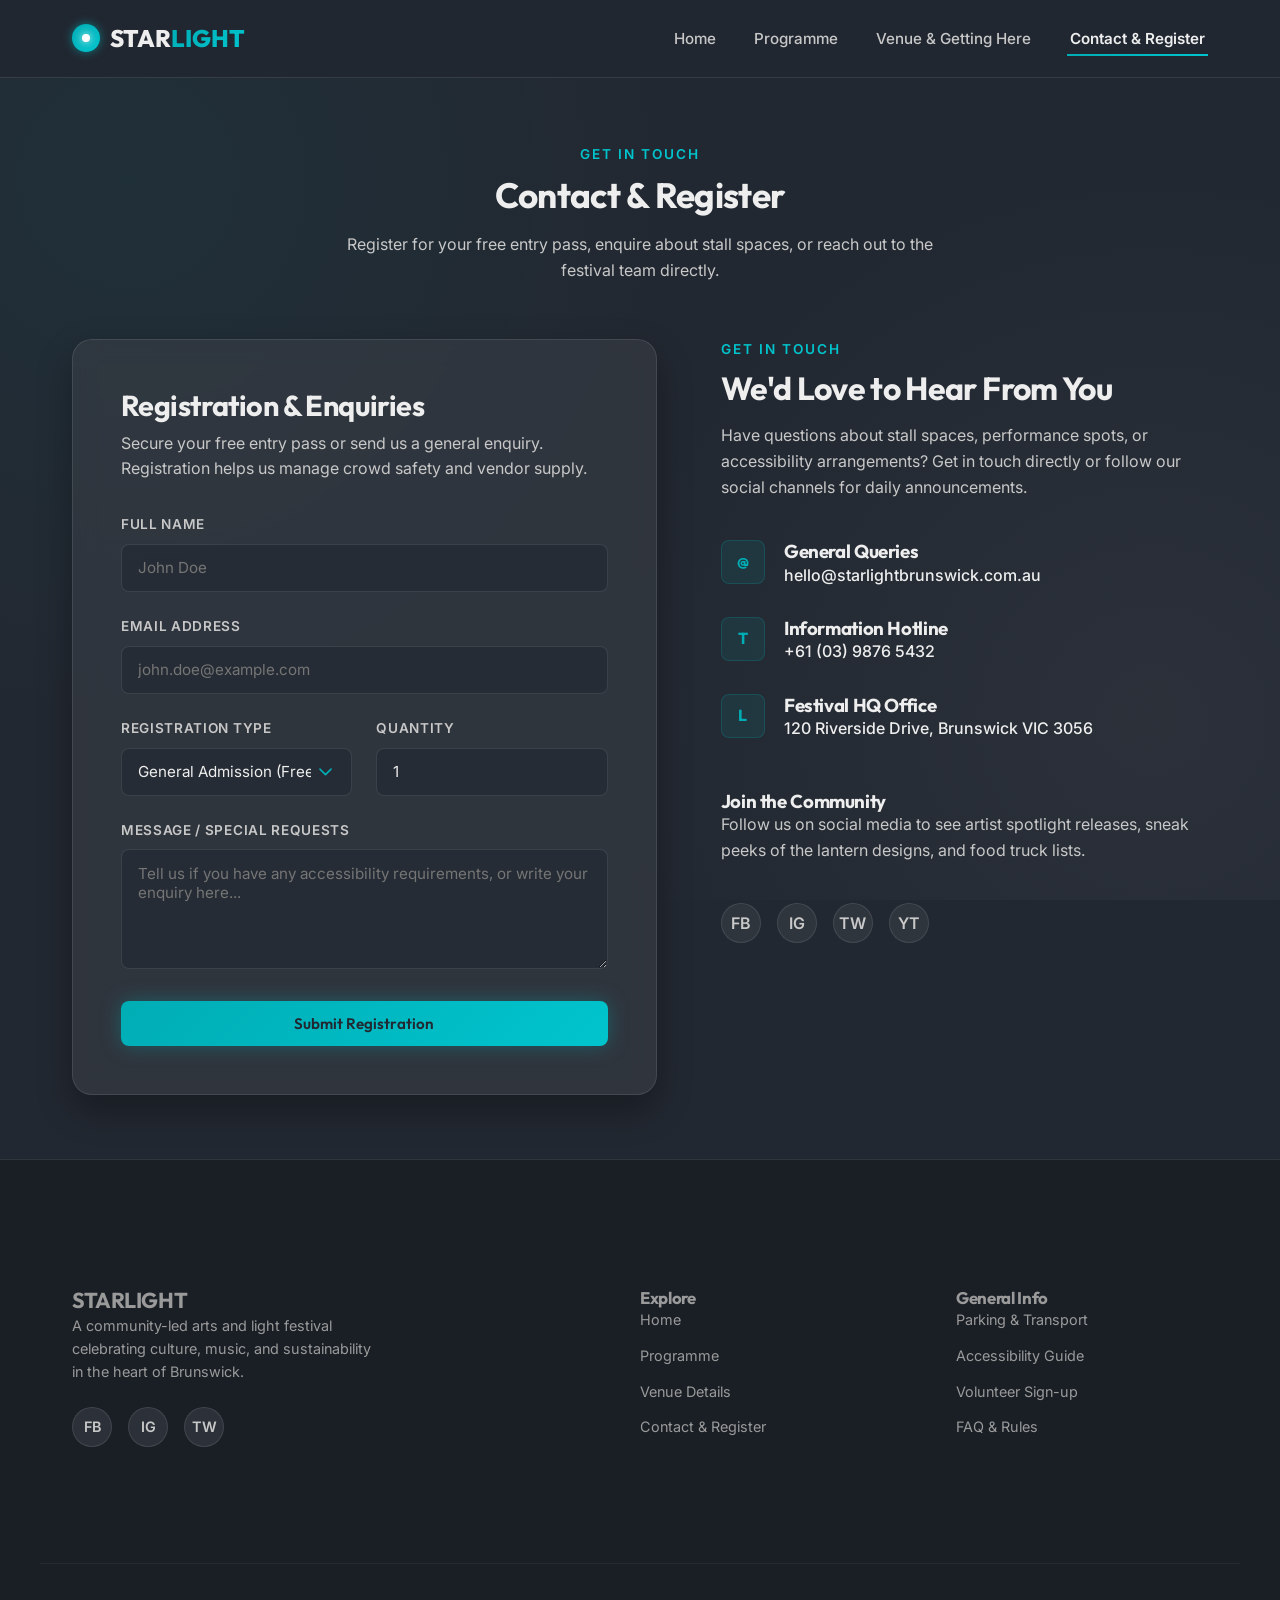
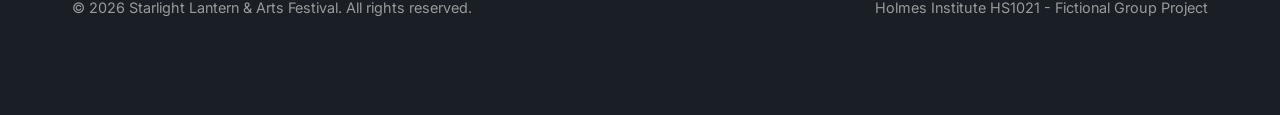
==== commit c238228b: "Refactor contact page layout and styles; remove requirements.txt file" ====
--- a/Local event/website/contact.html
+++ b/Local event/website/contact.html
@@ -18,7 +18,7 @@
       </a>
       
       <input type="checkbox" id="nav-toggle">
-      <label for="nav-toggle" class="nav-toggle-label" id="mobile-menu-btn" aria-label="Toggle Navigation Menu">
+      <label for="nav-toggle" class="nav-toggle-label" id="mobile-menu-btn" title="Toggle Navigation Menu">
         <span></span>
         <span></span>
         <span></span>
@@ -39,6 +39,14 @@
   <main class="main-content">
     
     <section class="container" id="contact-section">
+
+      <!-- Page Header -->
+      <div class="section-header" id="contact-page-header">
+        <span class="section-label">Get In Touch</span>
+        <h1 class="section-title">Contact &amp; Register</h1>
+        <p class="section-subtitle">Register for your free entry pass, enquire about stall spaces, or reach out to the festival team directly.</p>
+      </div>
+
       <div class="contact-grid">
         
         <!-- Ticket Registration & Enquiry Form -->
@@ -89,7 +97,7 @@
             </div>
 
             <!-- Submit Button -->
-            <button type="submit" class="btn btn-primary" style="width: 100%; border: none;" id="btn-submit">Submit Registration</button>
+            <button type="submit" class="btn btn-primary btn-full" id="btn-submit">Submit Registration</button>
           </form>
         </div>
 
@@ -104,7 +112,7 @@
             <li>
               <div class="info-item-icon">@</div>
               <div class="info-item-details">
-                <h4>General Queries</h4>
+                <h3>General Queries</h3>
                 <p>hello@starlightbrunswick.com.au</p>
               </div>
             </li>
@@ -113,7 +121,7 @@
             <li>
               <div class="info-item-icon">T</div>
               <div class="info-item-details">
-                <h4>Information Hotline</h4>
+                <h3>Information Hotline</h3>
                 <p>+61 (03) 9876 5432</p>
               </div>
             </li>
@@ -122,14 +130,14 @@
             <li>
               <div class="info-item-icon">L</div>
               <div class="info-item-details">
-                <h4>Festival HQ Office</h4>
+                <h3>Festival HQ Office</h3>
                 <p>120 Riverside Drive, Brunswick VIC 3056</p>
               </div>
             </li>
           </ul>
 
           <h3>Join the Community</h3>
-          <p style="margin-bottom: 1.5rem;">Follow us on social media to see artist spotlight releases, sneak peeks of the lantern designs, and food truck lists.</p>
+          <p class="social-intro">Follow us on social media to see artist spotlight releases, sneak peeks of the lantern designs, and food truck lists.</p>
           <div class="social-links">
             <a href="#" class="social-btn" aria-label="Facebook">FB</a>
             <a href="#" class="social-btn" aria-label="Instagram">IG</a>
@@ -147,7 +155,7 @@
   <footer class="site-footer">
     <div class="container footer-grid">
       <div class="footer-brand">
-        <h3>STARLIGHT</h3>
+        <h2>STARLIGHT</h2>
         <p>A community-led arts and light festival celebrating culture, music, and sustainability in the heart of Brunswick.</p>
         <div class="social-links">
           <a href="#" class="social-btn" aria-label="Facebook">FB</a>
@@ -156,7 +164,7 @@
         </div>
       </div>
       <div class="footer-links-col">
-        <h4>Explore</h4>
+        <h3>Explore</h3>
         <ul>
           <li><a href="index.html">Home</a></li>
           <li><a href="programme.html">Programme</a></li>
@@ -165,7 +173,7 @@
         </ul>
       </div>
       <div class="footer-links-col">
-        <h4>General Info</h4>
+        <h3>General Info</h3>
         <ul>
           <li><a href="venue.html#getting-here">Parking & Transport</a></li>
           <li><a href="venue.html#getting-here">Accessibility Guide</a></li>
--- a/Local event/website/css/styles.css
+++ b/Local event/website/css/styles.css
@@ -1032,6 +1032,27 @@
   display: block;
 }
 
+/* submit button full-width override (replaces inline style) */
+.btn-full {
+  width: 100%;
+  border: none;
+}
+
+/* social intro paragraph spacing (replaces inline style) */
+.social-intro {
+  margin-bottom: 1.5rem;
+}
+
+/* venue SVG map background (replaces inline style) */
+.venue-svg-map {
+  background-color: #222831;
+}
+
+/* hidden radio filter inputs (replaces inline style) */
+.filter-radio {
+  display: none;
+}
+
 /* footer */
 .site-footer {
   background-color: #1a1f26;
